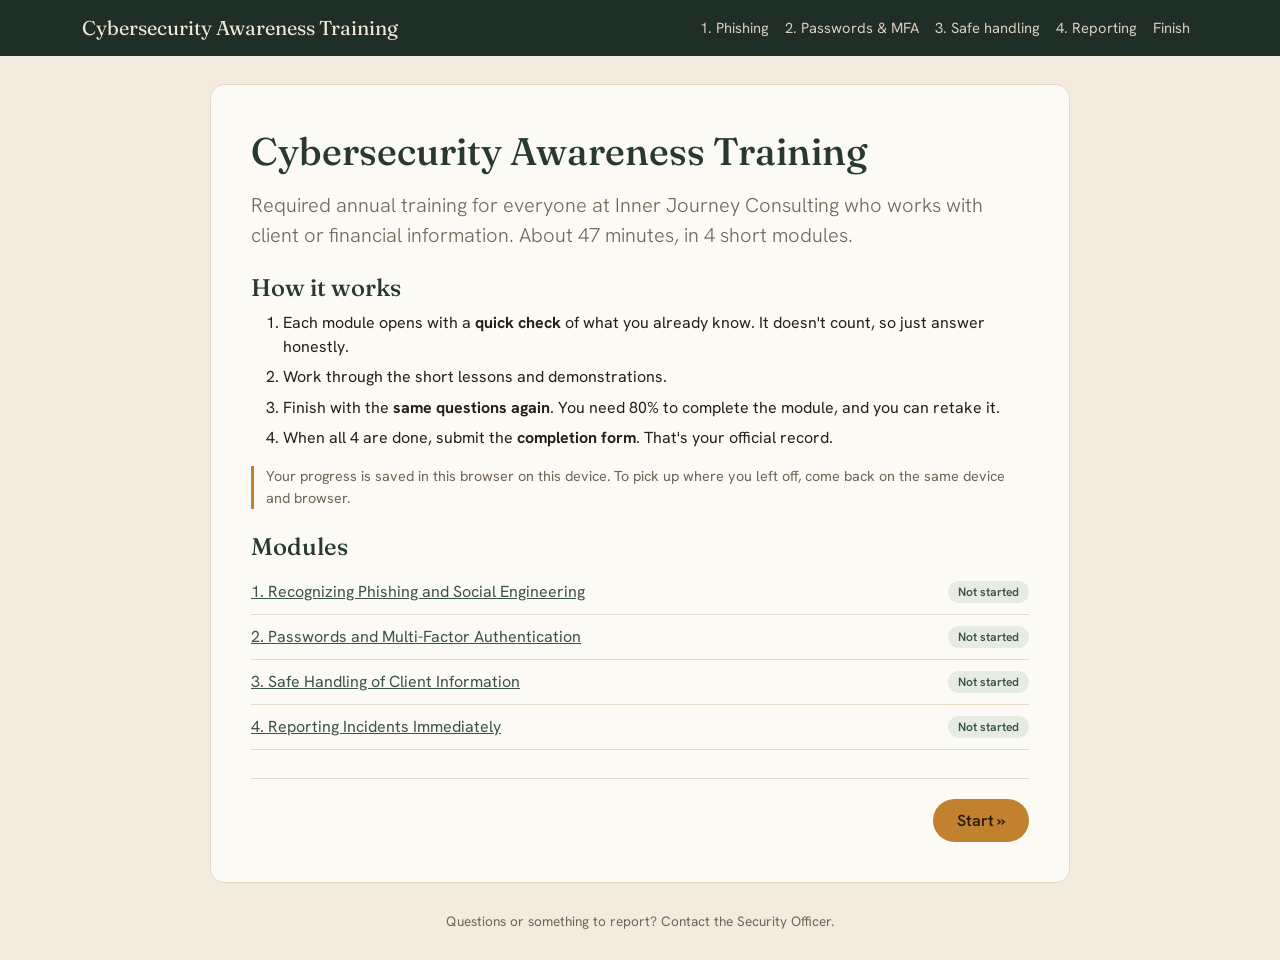
==== training/index.html @ 801c0293 "Add the staff cybersecurity training at /training A self-contained e-learning course for the county " ====
<!doctype html>
<html lang="en">
<head>
  <meta charset="utf-8">
  <meta name="viewport" content="width=device-width, initial-scale=1">
  <meta name="robots" content="noindex">
  <title>Cybersecurity Awareness Training</title>
  <script>
    // Served from a folder (innerjourneymke.com/training/), so its relative paths
    // (css/, js/, content/) only resolve correctly with the trailing slash.
    // Without it, the browser looks for them at the site root and gets the
    // website's files instead. Add the slash before anything else loads.
    if (/\/training$/.test(location.pathname))
      location.replace(location.pathname + "/" + location.search + location.hash);
  </script>
  <link rel="preconnect" href="https://fonts.googleapis.com">
  <link rel="preconnect" href="https://fonts.gstatic.com" crossorigin>
  <link href="https://fonts.googleapis.com/css2?family=Fraunces:opsz,wght@9..144,400;9..144,500&family=Hanken+Grotesk:wght@400;500;600&display=swap" rel="stylesheet">
  <link href="https://cdn.jsdelivr.net/npm/bootstrap@5.3.3/dist/css/bootstrap.min.css" rel="stylesheet">
  <link href="css/course.css" rel="stylesheet">
</head>
<body>
  <a class="skip-link" href="#course">Skip to content</a>

  <header>
    <nav class="navbar navbar-expand-lg navbar-woods" aria-label="Course">
      <div class="container">
        <a class="navbar-brand" href="#/" id="brand-title">Cybersecurity Awareness Training</a>
        <button class="navbar-toggler" type="button" data-bs-toggle="collapse" data-bs-target="#courseNav"
                aria-controls="courseNav" aria-expanded="false" aria-label="Show modules">
          <span class="navbar-toggler-icon"></span>
        </button>
        <div class="collapse navbar-collapse" id="courseNav">
          <ul class="navbar-nav ms-auto" id="module-nav"></ul>
        </div>
      </div>
    </nav>
  </header>

  <main class="container" id="course" tabindex="-1">
    <noscript><p>This course needs JavaScript turned on.</p></noscript>
  </main>

  <footer class="site-foot">
    <div class="container">Questions or something to report? Contact <span id="footer-contact"></span>.</div>
  </footer>

  <script src="https://cdn.jsdelivr.net/npm/bootstrap@5.3.3/dist/js/bootstrap.bundle.min.js"></script>
  <!-- Settings, then one file per module, then the engine. -->
  <script src="js/config.js"></script>
  <script src="content/01-phishing.js"></script>
  <script src="content/02-passwords.js"></script>
  <script src="content/03-data.js"></script>
  <script src="content/04-reporting.js"></script>
  <script src="js/course.js"></script>
</body>
</html>
---- training/css/course.css ----
/* =========================================================================
   course.css — Inner Journey palette on top of Bootstrap 5.
   ========================================================================= */
:root{
  --bg:#f3ecde; --surface:#fcfaf4; --ink:#241f18; --muted:#6f6555;
  --pine:#1f2e26; --pine-2:#283a30; --pine-soft:#3b5246; --sage:#6c8472; --sage-tint:#e6ece1;
  --amber:#c2812f; --amber-soft:#dca353; --line:#e3d9c6; --radius:14px;
  --ok:#1e3d29; --ok-bg:#d9e7db; --miss:#7f3320; --miss-bg:#f6e6e0;
  --display:"Fraunces",Georgia,serif; --body:"Hanken Grotesk",system-ui,sans-serif;
  --bs-body-bg:var(--bg); --bs-body-color:var(--ink); --bs-body-font-family:var(--body);
  --bs-link-color:var(--pine-soft); --bs-link-hover-color:var(--amber);
  --bs-link-color-rgb:59,82,70; --bs-link-hover-color-rgb:194,129,47;
}
body{background:var(--bg);color:var(--ink);font-family:var(--body);}
h1,h2,h3,.h4,.h5{font-family:var(--display);font-weight:500;color:var(--pine-2);}
h1{font-size:clamp(1.8rem,4vw,2.4rem);margin:.2rem 0 1rem;}
h1:focus{outline:none;}
.lead{color:var(--muted);}

.skip-link{position:absolute;left:-999px;top:0;background:var(--amber);color:#2a1c08;padding:.5rem 1rem;z-index:10;}
.skip-link:focus{left:0;}

.navbar-woods{background:var(--pine);}
.navbar-woods .navbar-brand{font-family:var(--display);color:#f1e8d3;}
.navbar-woods .nav-link{color:#d8cfbb;font-size:.92rem;}
.navbar-woods .nav-link:hover,.navbar-woods .nav-link.active{color:#fff;}
.navbar-woods .nav-link.active{box-shadow:inset 0 -2px 0 var(--amber-soft);}
.navbar-woods .navbar-toggler{border-color:rgba(255,255,255,.3);}
.navbar-woods .navbar-toggler-icon{filter:invert(1);}
.nav-mark{margin-right:4px;color:var(--amber-soft);}

#course{background:var(--surface);border:1px solid var(--line);border-radius:var(--radius);
  padding:clamp(20px,4vw,40px);margin-top:28px;margin-bottom:28px;max-width:860px;}
.stepper{font-size:.78rem;letter-spacing:.12em;text-transform:uppercase;color:var(--amber);font-weight:600;margin:0;}
.note{font-size:.9rem;color:var(--muted);border-left:3px solid var(--amber);padding-left:12px;}

.btn-lantern{background:var(--amber);color:#2a1c08;font-weight:600;border:none;border-radius:999px;padding:.6rem 1.5rem;}
.btn-lantern:hover,.btn-lantern:focus{background:var(--amber-soft);color:#2a1c08;}
.btn-outline-woods{border:1px solid var(--pine-soft);color:var(--pine-soft);border-radius:999px;padding:.6rem 1.4rem;background:transparent;}
.btn-outline-woods:hover{background:var(--sage-tint);color:var(--pine-2);}
.step-nav{display:flex;justify-content:space-between;align-items:center;gap:12px;flex-wrap:wrap;
  margin-top:28px;padding-top:20px;border-top:1px solid var(--line);}

.how li{margin-bottom:.4rem;}
.module-list{list-style:none;padding:0;}
.module-list li{display:flex;justify-content:space-between;gap:12px;padding:10px 0;border-bottom:1px solid var(--line);}
.status{font-size:.75rem;font-weight:600;padding:2px 10px;border-radius:999px;white-space:nowrap;align-self:center;}
.status-complete{background:var(--ok-bg);color:var(--ok);}
.status-in-progress{background:#efd9a8;color:#6b400a;}
.status-not-started{background:var(--sage-tint);color:var(--pine-soft);}

/* Questions */
.question{border:1px solid var(--line);border-radius:10px;padding:14px 18px;margin-bottom:16px;}
.question legend{font-size:1.02rem;font-weight:600;line-height:1.4;margin-bottom:6px;}
.form-check{padding:6px 0 6px 1.9rem;}
.form-check-input:checked{background-color:var(--pine-soft);border-color:var(--pine-soft);}
.quiz-error{color:var(--miss);font-weight:600;min-height:1.5em;margin:4px 0 10px;}

/* Lesson pages */
.media{margin:0 0 20px;}
.media img,.media video{max-width:100%;border-radius:10px;display:block;}
.media audio{width:100%;}
.media figcaption{font-size:.85rem;color:var(--muted);margin-top:6px;}
.media-todo{border:2px dashed var(--amber-soft);border-radius:10px;padding:18px;margin-bottom:20px;
  background:#fbf3e3;color:#6b400a;}
.transcript{margin:-8px 0 20px;font-size:.92rem;}
.transcript summary{cursor:pointer;color:var(--pine-soft);font-weight:600;}
.page-body{font-size:1.05rem;line-height:1.6;}
.draft{background:#fbf3e3;border-left:3px solid var(--amber);padding:2px 8px;font-size:.85rem;color:#6b400a;}

/* Results: every state says so in words as well as colour */
.result-summary{border-radius:10px;padding:14px 18px;margin-bottom:20px;}
.result-summary.is-pass{background:var(--ok-bg);color:var(--ok);}
.result-summary.is-retry{background:#fbf3e3;color:#6b400a;}
.result-list{padding-left:1.2rem;}
.result-list > li{border-bottom:1px solid var(--line);padding:12px 0;}
.rq{font-weight:600;margin-bottom:6px;}
.result-list dl{display:grid;grid-template-columns:max-content 1fr;gap:2px 14px;margin:0 0 6px;}
.result-list dt{font-weight:600;color:var(--muted);font-size:.9rem;}
.result-list dd{margin:0;}
.res{font-size:.78rem;font-weight:600;padding:1px 8px;border-radius:999px;margin-left:6px;white-space:nowrap;}
.res-ok{background:var(--ok-bg);color:var(--ok);}
.res-miss{background:var(--miss-bg);color:var(--miss);}
.explain{font-size:.95rem;color:var(--pine-soft);background:var(--sage-tint);border-radius:8px;padding:8px 12px;margin:6px 0 0;}
.score-table{max-width:420px;}

@media (max-width:575.98px){#course{width:auto;margin-left:12px;margin-right:12px;}}

.site-foot{text-align:center;font-size:.85rem;color:var(--muted);padding-bottom:28px;}
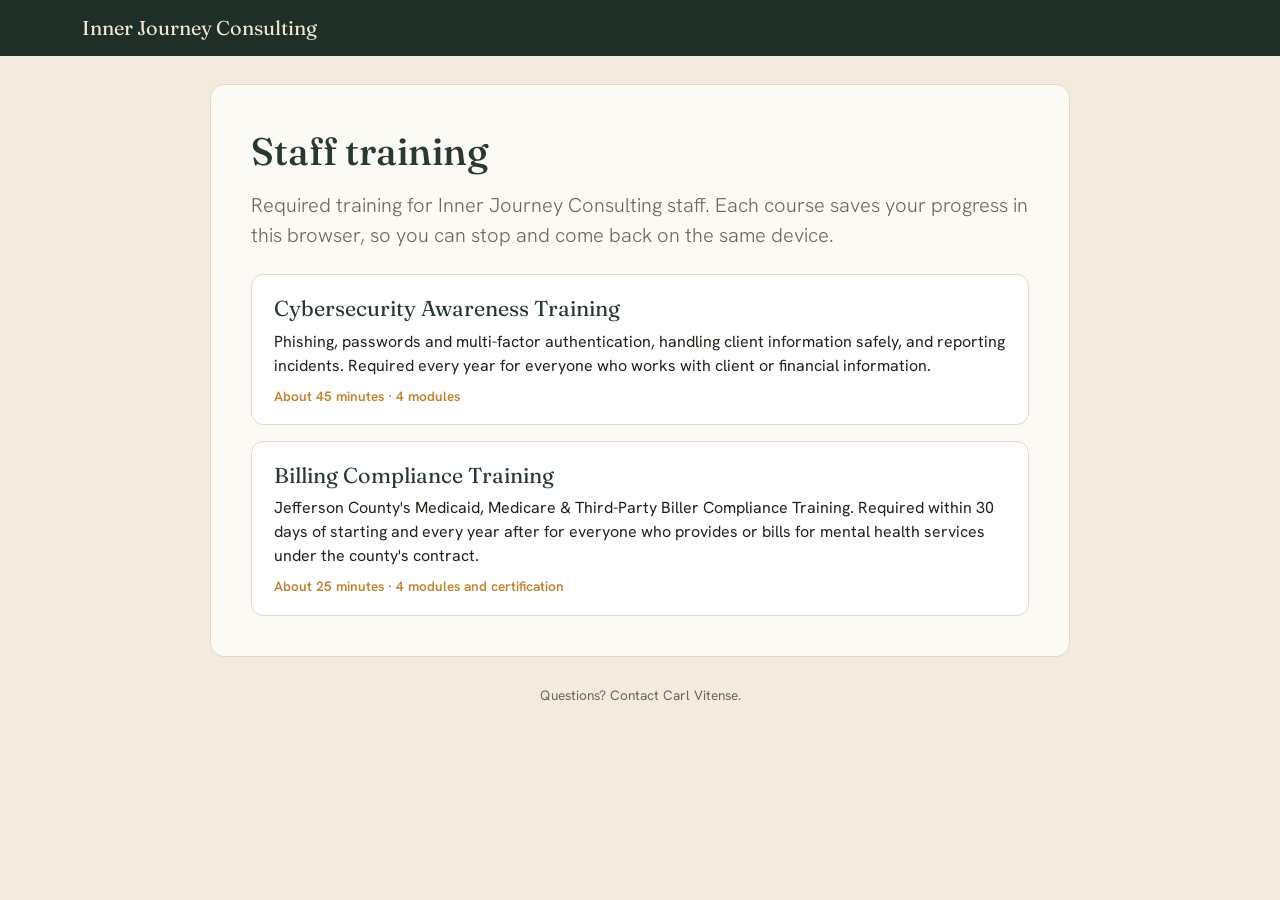
==== commit 728b9d0d: "Make /training a page listing every course; move cybersecurity to /training/cyber /training now list" ====
--- a/training/index.html
+++ b/training/index.html
@@ -4,14 +4,15 @@
   <meta charset="utf-8">
   <meta name="viewport" content="width=device-width, initial-scale=1">
   <meta name="robots" content="noindex">
-  <title>Cybersecurity Awareness Training</title>
+  <title>Staff Training — Inner Journey Consulting</title>
   <script>
-    // Served from a folder (innerjourneymke.com/training/), so its relative paths
-    // (css/, js/, content/) only resolve correctly with the trailing slash.
-    // Without it, the browser looks for them at the site root and gets the
-    // website's files instead. Add the slash before anything else loads.
-    if (/\/training$/.test(location.pathname))
-      location.replace(location.pathname + "/" + location.search + location.hash);
+    // Links from before the courses moved (innerjourneymke.com/training/#/m/...)
+    // belonged to the cybersecurity course, which is now at /training/cyber/.
+    // Send them on, keeping their place in the course.
+    if (/^#\/./.test(location.hash)) location.replace("cyber/" + location.hash);
+    // Relative paths (css/) only resolve with the trailing slash.
+    else if (/\/training$/.test(location.pathname))
+      location.replace(location.pathname + "/" + location.search);
   </script>
   <link rel="preconnect" href="https://fonts.googleapis.com">
   <link rel="preconnect" href="https://fonts.gstatic.com" crossorigin>
@@ -23,35 +24,44 @@
   <a class="skip-link" href="#course">Skip to content</a>
 
   <header>
-    <nav class="navbar navbar-expand-lg navbar-woods" aria-label="Course">
+    <nav class="navbar navbar-woods" aria-label="Site">
       <div class="container">
-        <a class="navbar-brand" href="#/" id="brand-title">Cybersecurity Awareness Training</a>
-        <button class="navbar-toggler" type="button" data-bs-toggle="collapse" data-bs-target="#courseNav"
-                aria-controls="courseNav" aria-expanded="false" aria-label="Show modules">
-          <span class="navbar-toggler-icon"></span>
-        </button>
-        <div class="collapse navbar-collapse" id="courseNav">
-          <ul class="navbar-nav ms-auto" id="module-nav"></ul>
-        </div>
+        <span class="navbar-brand">Inner Journey Consulting</span>
       </div>
     </nav>
   </header>
 
   <main class="container" id="course" tabindex="-1">
-    <noscript><p>This course needs JavaScript turned on.</p></noscript>
+    <h1>Staff training</h1>
+    <p class="lead">Required training for Inner Journey Consulting staff. Each course saves your
+      progress in this browser, so you can stop and come back on the same device.</p>
+
+    <!-- One entry per course. To add a course, copy an <li> and change it. -->
+    <ul class="course-list">
+      <li>
+        <a class="course-card" href="cyber/">
+          <span class="course-name">Cybersecurity Awareness Training</span>
+          <span class="course-desc">Phishing, passwords and multi-factor authentication, handling
+            client information safely, and reporting incidents. Required every year for everyone
+            who works with client or financial information.</span>
+          <span class="course-meta">About 45 minutes &middot; 4 modules</span>
+        </a>
+      </li>
+      <li>
+        <a class="course-card" href="billing/">
+          <span class="course-name">Billing Compliance Training</span>
+          <span class="course-desc">Jefferson County's Medicaid, Medicare &amp; Third-Party Biller
+            Compliance Training. Required within 30 days of starting and every year after for
+            everyone who provides or bills for mental health services under the county's
+            contract.</span>
+          <span class="course-meta">About 25 minutes &middot; 4 modules and certification</span>
+        </a>
+      </li>
+    </ul>
   </main>
 
   <footer class="site-foot">
-    <div class="container">Questions or something to report? Contact <span id="footer-contact"></span>.</div>
+    <div class="container">Questions? Contact Carl Vitense.</div>
   </footer>
-
-  <script src="https://cdn.jsdelivr.net/npm/bootstrap@5.3.3/dist/js/bootstrap.bundle.min.js"></script>
-  <!-- Settings, then one file per module, then the engine. -->
-  <script src="js/config.js"></script>
-  <script src="content/01-phishing.js"></script>
-  <script src="content/02-passwords.js"></script>
-  <script src="content/03-data.js"></script>
-  <script src="content/04-reporting.js"></script>
-  <script src="js/course.js"></script>
 </body>
 </html>
--- a/training/css/course.css
+++ b/training/css/course.css
@@ -66,6 +66,11 @@
 .transcript{margin:-8px 0 20px;font-size:.92rem;}
 .transcript summary{cursor:pointer;color:var(--pine-soft);font-weight:600;}
 .page-body{font-size:1.05rem;line-height:1.6;}
+/* A question on a lesson page with its answer behind a click */
+.reveal{border:1px solid var(--line);border-radius:10px;padding:10px 16px;margin:12px 0;background:var(--surface);}
+.reveal summary{cursor:pointer;color:var(--pine-soft);font-weight:600;}
+.reveal[open] summary{margin-bottom:6px;}
+.scenario{background:var(--sage-tint);border-radius:10px;padding:12px 16px;margin:12px 0;}
 .draft{background:#fbf3e3;border-left:3px solid var(--amber);padding:2px 8px;font-size:.85rem;color:#6b400a;}
 
 /* Results: every state says so in words as well as colour */
@@ -84,6 +89,15 @@
 .explain{font-size:.95rem;color:var(--pine-soft);background:var(--sage-tint);border-radius:8px;padding:8px 12px;margin:6px 0 0;}
 .score-table{max-width:420px;}
 
+/* Training portal (training/index.html) */
+.course-list{list-style:none;padding:0;margin:24px 0 0;display:grid;gap:16px;}
+.course-card{display:block;border:1px solid var(--line);border-radius:12px;padding:18px 22px;
+  text-decoration:none;color:var(--ink);background:#fff;transition:border-color .15s,box-shadow .15s;}
+.course-card:hover,.course-card:focus{border-color:var(--amber);box-shadow:0 2px 10px rgba(36,31,24,.08);color:var(--ink);}
+.course-name{display:block;font-family:var(--display);font-size:1.35rem;color:var(--pine-2);margin-bottom:4px;}
+.course-desc{display:block;color:var(--ink);line-height:1.5;}
+.course-meta{display:block;margin-top:8px;font-size:.85rem;font-weight:600;color:var(--amber);}
+
 @media (max-width:575.98px){#course{width:auto;margin-left:12px;margin-right:12px;}}
 
 .site-foot{text-align:center;font-size:.85rem;color:var(--muted);padding-bottom:28px;}
